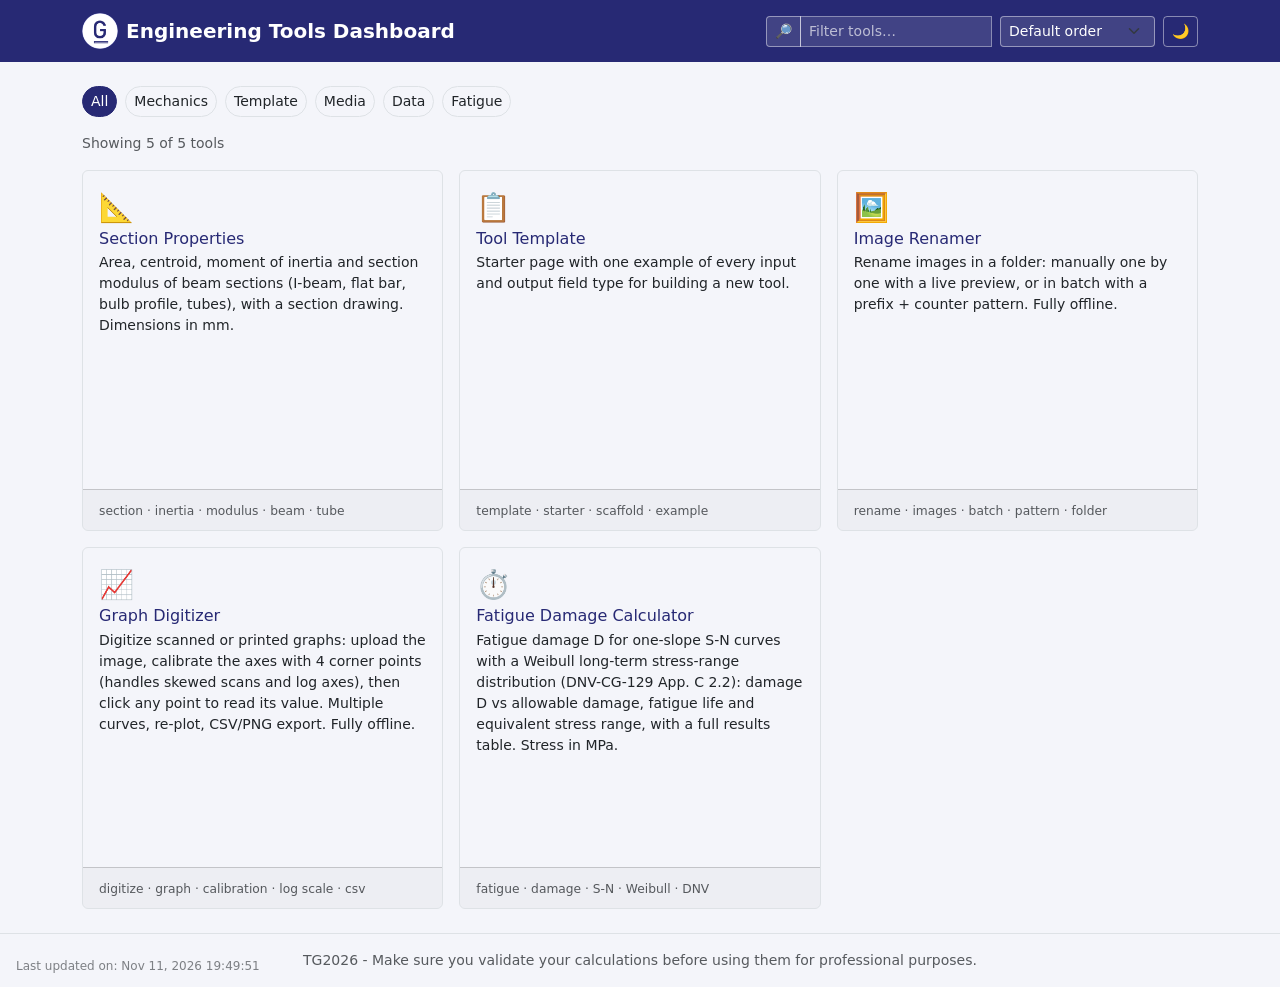
==== index.html @ 5f445811 "Fatigue Damage Calculator: remove plots, live-update all outputs on every input, drop Excel referenc" ====
<!DOCTYPE html>
<html lang="en" data-bs-theme="light">
<head>
  <meta charset="UTF-8">
  <meta name="viewport" content="width=device-width, initial-scale=1.0">
  <meta name="description" content="Offline engineering tools dashboard: calculation and visualisation tools with results in SI units.">
  <link rel="icon" type="image/png" href="assets/img/favicon.png">
  <title>Engineering Tools Dashboard</title>
  <meta name="last-updated" content="2026-11-11T19:49:51Z">
  <link rel="stylesheet" href="assets/vendor/bootstrap/bootstrap.min.css">
  <link rel="stylesheet" href="assets/css/template.css">
</head>
<body>
  <nav class="navbar navbar-expand-lg sticky-top dashboard-header">
    <div class="container-xl">
      <a class="navbar-brand d-flex align-items-center gap-2" href="index.html">
        <img src="assets/img/logo-navbar.png" alt="Logo" class="navbar-logo">
        <span class="fw-semibold">Engineering Tools Dashboard</span>
      </a>
      <div class="d-flex align-items-center gap-2 ms-auto">
        <div class="input-group input-group-sm" role="search" style="max-width: 280px;">
          <span class="input-group-text">&#128270;</span>
          <input id="tool-search" type="search" class="form-control" placeholder="Filter tools&hellip;" aria-label="Filter tools">
          <button id="search-clear" class="btn btn-sm btn-outline-light d-none" type="button" aria-label="Clear search">&times;</button>
        </div>
        <label class="visually-hidden" for="tool-sort">Sort tools</label>
        <select id="tool-sort" class="form-select form-select-sm dashboard-sort" aria-label="Sort tools">
          <option value="default" selected>Default order</option>
          <option value="az">Name A&ndash;Z</option>
          <option value="recent">Recently added</option>
        </select>
        <button id="theme-toggle" class="btn btn-sm btn-outline-secondary" type="button" aria-label="Toggle light/dark theme">&#127769;</button>
      </div>
    </div>
  </nav>

  <main class="container-xl py-4">
    <div id="category-chips" class="d-flex flex-wrap gap-2 mb-3" role="group" aria-label="Filter by category"></div>

    <p id="result-count" class="text-body-secondary small" aria-live="polite"></p>

    <div class="tile-grid" id="tile-grid">
      <div class="tile" data-id="section-properties" data-category="mechanics" data-updated="2026-10-31" data-keywords="section properties beam cross-section moment of inertia second moment of area section modulus area centroid I-beam HEA IPE flat bar bulb profile Hollandprofiel round tube square tube rectangular tube steel profile Steiner parallel axis theorem bending section drawing plot mm">
        <a href="tools/section-properties.html" class="card tool-card h-100 text-decoration-none">
          <div class="card-body">
            <div class="tile-icon fs-3">&#128208;</div>
            <h2 class="h6 card-title mb-1">Section Properties</h2>
            <p class="card-text small">Area, centroid, moment of inertia and section modulus of beam sections (I-beam, flat bar, bulb profile, tubes), with a section drawing. Dimensions in mm.</p>
          </div>
          <div class="card-footer text-body-secondary"><small><small>section &middot; inertia &middot; modulus &middot; beam &middot; tube</small></small></div>
        </a>
      </div>

      <div class="tile" data-id="template" data-category="template" data-updated="2026-10-31" data-keywords="template starter boilerplate new tool scaffold example fields input output form slider dropdown csv plot table copy download all field types demo">
        <a href="tools/template.html" class="card tool-card h-100 text-decoration-none">
          <div class="card-body">
            <div class="tile-icon fs-3">&#128203;</div>
            <h2 class="h6 card-title mb-1">Tool Template</h2>
            <p class="card-text small">Starter page with one example of every input and output field type for building a new tool.</p>
          </div>
          <div class="card-footer text-body-secondary"><small><small>template &middot; starter &middot; scaffold &middot; example</small></small></div>
        </a>
      </div>

      <div class="tile" data-id="image-renamer" data-category="media" data-updated="2026-11-03" data-keywords="rename images photos pictures batch folder filenames pattern prefix counter manual file names organize jpg png webp gif bmp offline">
        <a href="tools/image-renamer.html" class="card tool-card h-100 text-decoration-none">
          <div class="card-body">
            <div class="tile-icon fs-3">&#128444;&#65039;</div>
            <h2 class="h6 card-title mb-1">Image Renamer</h2>
            <p class="card-text small">Rename images in a folder: manually one by one with a live preview, or in batch with a prefix + counter pattern. Fully offline.</p>
          </div>
          <div class="card-footer text-body-secondary"><small><small>rename &middot; images &middot; batch &middot; pattern &middot; folder</small></small></div>
        </a>
      </div>

      <div class="tile" data-id="graph-digitizer" data-category="data" data-updated="2026-11-05" data-keywords="digitize digitizer graph chart plot scan scanned image photo picture curve curves axes axis calibration calibrate corner points homography skew skewed perspective rotation log log-scale logarithmic semi-log extract read values click coordinates overlay grid points series csv png export xy">
        <a href="tools/graph-digitizer.html" class="card tool-card h-100 text-decoration-none">
          <div class="card-body">
            <div class="tile-icon fs-3">&#128200;</div>
            <h2 class="h6 card-title mb-1">Graph Digitizer</h2>
            <p class="card-text small">Digitize scanned or printed graphs: upload the image, calibrate the axes with 4 corner points (handles skewed scans and log axes), then click any point to read its value. Multiple curves, re-plot, CSV/PNG export. Fully offline.</p>
          </div>
          <div class="card-footer text-body-secondary"><small><small>digitize &middot; graph &middot; calibration &middot; log scale &middot; csv</small></small></div>
        </a>
      </div>

      <div class="tile" data-id="fatigue-damage" data-category="fatigue" data-updated="2026-11-10" data-keywords="fatigue damage D S-N curve SN curve Weibull distribution exceedance DNV DNV-CG-129 one-slope stress range FAT class design life zero crossing frequency wave bending Miner gamma ship structure hot spot crack MPa cycles allowable eta pass fail">
        <a href="tools/fatigue-damage.html" class="card tool-card h-100 text-decoration-none">
          <div class="card-body">
            <div class="tile-icon fs-3">&#9201;</div>
            <h2 class="h6 card-title mb-1">Fatigue Damage Calculator</h2>
            <p class="card-text small">Fatigue damage D for one-slope S-N curves with a Weibull long-term stress-range distribution (DNV-CG-129 App. C 2.2): damage D vs allowable damage, fatigue life and equivalent stress range, with a full results table. Stress in MPa.</p>
          </div>
          <div class="card-footer text-body-secondary"><small><small>fatigue &middot; damage &middot; S-N &middot; Weibull &middot; DNV</small></small></div>
        </a>
      </div>
    </div>

    <p id="no-results" class="text-center text-body-secondary py-5" hidden>No tools match your filter.</p>
  </main>

  <footer class="dashboard-footer text-center small text-body-secondary py-3 border-top">
    <span class="last-updated" id="last-updated"></span>
    TG2026 - Make sure you validate your calculations before using them for professional purposes.
  </footer>

  <script src="assets/vendor/bootstrap/bootstrap.bundle.min.js"></script>
  <script src="assets/js/template.js"></script>
  <script src="assets/js/dashboard.js"></script>
</body>
</html>
---- assets/css/template.css ----
/* Custom styles on top of Bootstrap 5: brand theme (#272974) and dashboard specifics */

:root {
  --brand: #272974;
  --brand-hover: #35378f;
}

[data-bs-theme="light"] {
  --bs-primary: #272974;
  --bs-primary-rgb: 39, 41, 116;
  --bs-link-color: #272974;
  --bs-link-color-rgb: 39, 41, 116;
  --bs-link-hover-color: #35378f;
  --bs-body-bg: #f4f5fa;
  --bs-emphasis-color: #1f2340;
}

[data-bs-theme="dark"] {
  --bs-body-bg: #17183d;
  --bs-body-bg-rgb: 23, 24, 61;
  --bs-body-color: #f1f2fa;
  --bs-emphasis-color: #ffffff;
  --bs-border-color: #35347a;
  --bs-link-color: #ffffff;
  --bs-link-hover-color: #c7c8f0;
}

.dashboard-header {
  background-color: var(--brand);
}

[data-bs-theme="dark"] .dashboard-header {
  background-color: #100f2e;
}

.dashboard-header .navbar-brand,
.dashboard-header .btn-outline-secondary {
  color: #ffffff;
  border-color: rgba(255, 255, 255, 0.45);
}

.navbar-logo {
  height: 2.25rem;
  width: 2.25rem;
  border-radius: 50%;
}

.dashboard-header .btn-outline-secondary:hover {
  background-color: rgba(255, 255, 255, 0.15);
  color: #ffffff;
}

.dashboard-header .input-group-text {
  background-color: rgba(255, 255, 255, 0.12);
  border-color: rgba(255, 255, 255, 0.45);
  color: #ffffff;
}

.dashboard-header .form-control {
  background-color: rgba(255, 255, 255, 0.12);
  border-color: rgba(255, 255, 255, 0.45);
  color: #ffffff;
}

.dashboard-header .form-control::placeholder {
  color: rgba(255, 255, 255, 0.65);
}

.dashboard-header .form-control:focus {
  background-color: rgba(255, 255, 255, 0.2);
  border-color: #ffffff;
  color: #ffffff;
  box-shadow: 0 0 0 0.2rem rgba(255, 255, 255, 0.25);
}

.dashboard-sort {
  width: auto;
  background-color: rgba(255, 255, 255, 0.12);
  border-color: rgba(255, 255, 255, 0.45);
  color: #ffffff;
}

.dashboard-sort:focus {
  background-color: rgba(255, 255, 255, 0.2);
  border-color: #ffffff;
  color: #ffffff;
  box-shadow: 0 0 0 0.2rem rgba(255, 255, 255, 0.25);
}

.dashboard-header .btn-outline-light {
  border-color: rgba(255, 255, 255, 0.45);
  color: #ffffff;
}

.dashboard-header .btn-outline-light:hover {
  background-color: rgba(255, 255, 255, 0.15);
  color: #ffffff;
}

/* --- Category chips --- */
.chip {
  border: 1px solid var(--bs-border-color);
  border-radius: 2rem;
  background-color: var(--bs-body-bg);
  color: var(--bs-body-color);
}

.chip:hover {
  border-color: var(--brand);
  color: var(--brand);
}

.chip-active,
.chip-active:hover {
  background-color: var(--brand);
  border-color: var(--brand);
  color: #ffffff;
}

[data-bs-theme="dark"] .chip-active,
[data-bs-theme="dark"] .chip-active:hover {
  background-color: #c7c8f0;
  border-color: #c7c8f0;
  color: #17183d;
}

/* --- Search term highlight --- */
.tool-card mark {
  background-color: #ffe58a;
  color: inherit;
  padding: 0;
}

[data-bs-theme="dark"] .tool-card mark {
  background-color: #8a6d1a;
  color: #ffffff;
}

/* --- Focus visibility for tiles --- */
.tool-card:focus-visible {
  outline: 3px solid var(--brand);
  outline-offset: 2px;
}

[data-bs-theme="dark"] .tool-card:focus-visible {
  outline-color: #c7c8f0;
}

/* --- Tool cards --- */
.tool-card {
  position: relative;
  border-color: var(--bs-border-color);
  transition: transform 0.15s, box-shadow 0.15s;
}

.tool-card:hover {
  transform: translateY(-2px);
  box-shadow: 0 0.5rem 1rem rgba(39, 41, 116, 0.18);
}

.tool-card .card-title {
  color: var(--brand);
}

[data-bs-theme="dark"] .tool-card .card-title {
  color: #ffffff;
}



/* --- Tile grid: square tiles ---
   Base size 288px (240px + 20%), tiles kept square via aspect-ratio. */
#tile-grid {
  display: grid;
  grid-template-columns: repeat(auto-fill, minmax(288px, 1fr));
  gap: 1rem;
}

#tile-grid > .tile { min-width: 0; }

#tile-grid > .tile .card {
  aspect-ratio: 1 / 1;
}

#tile-grid > .tile .card-body {
  overflow: hidden;
}

/* --- Footer contrast in dark mode --- */
[data-bs-theme="dark"] .dashboard-footer {
  color: #c7c8f0;
}

/* --- Footer: centered text with last-updated date pinned bottom-left --- */
.dashboard-footer {
  position: relative;
}

.dashboard-footer .last-updated {
  position: absolute;
  left: 1rem;
  bottom: 0.75rem;
  font-size: 0.75rem;
  opacity: 0.75;
}

@media (max-width: 575.98px) {
  .dashboard-footer .last-updated {
    position: static;
    display: block;
    margin-top: 0.25rem;
  }
}

/* --- Tool page layout: 30% inputs / 70% results, full-width bottom row --- */
.tool-layout {
  display: grid;
  grid-template-columns: 30fr 70fr;
  gap: 1.5rem;
  align-items: start;
}

.tool-layout > .tool-bottom {
  grid-column: 1 / -1;
}

@media (max-width: 991.98px) {
  .tool-layout {
    grid-template-columns: 1fr;
  }
}

.tool-plot {
  width: 100%;
  height: 440px;
}

.result-value {
  font-variant-numeric: tabular-nums;
  font-weight: 600;
}

.formula-list code {
  color: var(--brand);
  word-break: break-word;
}

[data-bs-theme="dark"] .formula-list code {
  color: #c7c8f0;
}

/* --- Two-sided range slider (overlapping thumbs + typed min/max stay in sync) --- */
.dual-range {
  position: relative;
  height: 1.5rem;
}

.dual-range .range-track,
.dual-range .range-fill {
  position: absolute;
  top: 50%;
  transform: translateY(-50%);
  height: 6px;
  border-radius: 3px;
}

.dual-range .range-track {
  left: 0;
  right: 0;
  background-color: var(--bs-border-color);
}

.dual-range .range-fill {
  background-color: var(--brand);
}

.dual-range input[type="range"] {
  position: absolute;
  left: 0;
  top: 50%;
  transform: translateY(-50%);
  width: 100%;
  height: 1.5rem;
  margin: 0;
  background: none;
  pointer-events: none;
  -webkit-appearance: none;
  appearance: none;
}

.dual-range input[type="range"]:focus {
  outline: none;
  box-shadow: none;
}

.dual-range input[type="range"]::-webkit-slider-thumb {
  -webkit-appearance: none;
  appearance: none;
  pointer-events: auto;
  height: 1.25rem;
  width: 1.25rem;
  border-radius: 50%;
  background: #ffffff;
  border: 2px solid var(--brand);
  cursor: pointer;
}

.dual-range input[type="range"]::-moz-range-thumb {
  pointer-events: auto;
  height: 1.25rem;
  width: 1.25rem;
  border-radius: 50%;
  background: #ffffff;
  border: 2px solid var(--brand);
  cursor: pointer;
}

.dual-range input[type="range"]::-moz-range-track {
  background: none;
}

/* --- Column headers above input/output columns --- */
.tool-col-header {
  font-size: 0.8rem;
  font-weight: 600;
  letter-spacing: 0.06em;
  text-transform: uppercase;
  color: var(--brand);
  border-bottom: 2px solid var(--brand);
  padding-bottom: 0.25rem;
}

[data-bs-theme="dark"] .tool-col-header {
  color: #c7c8f0;
  border-bottom-color: #c7c8f0;
}
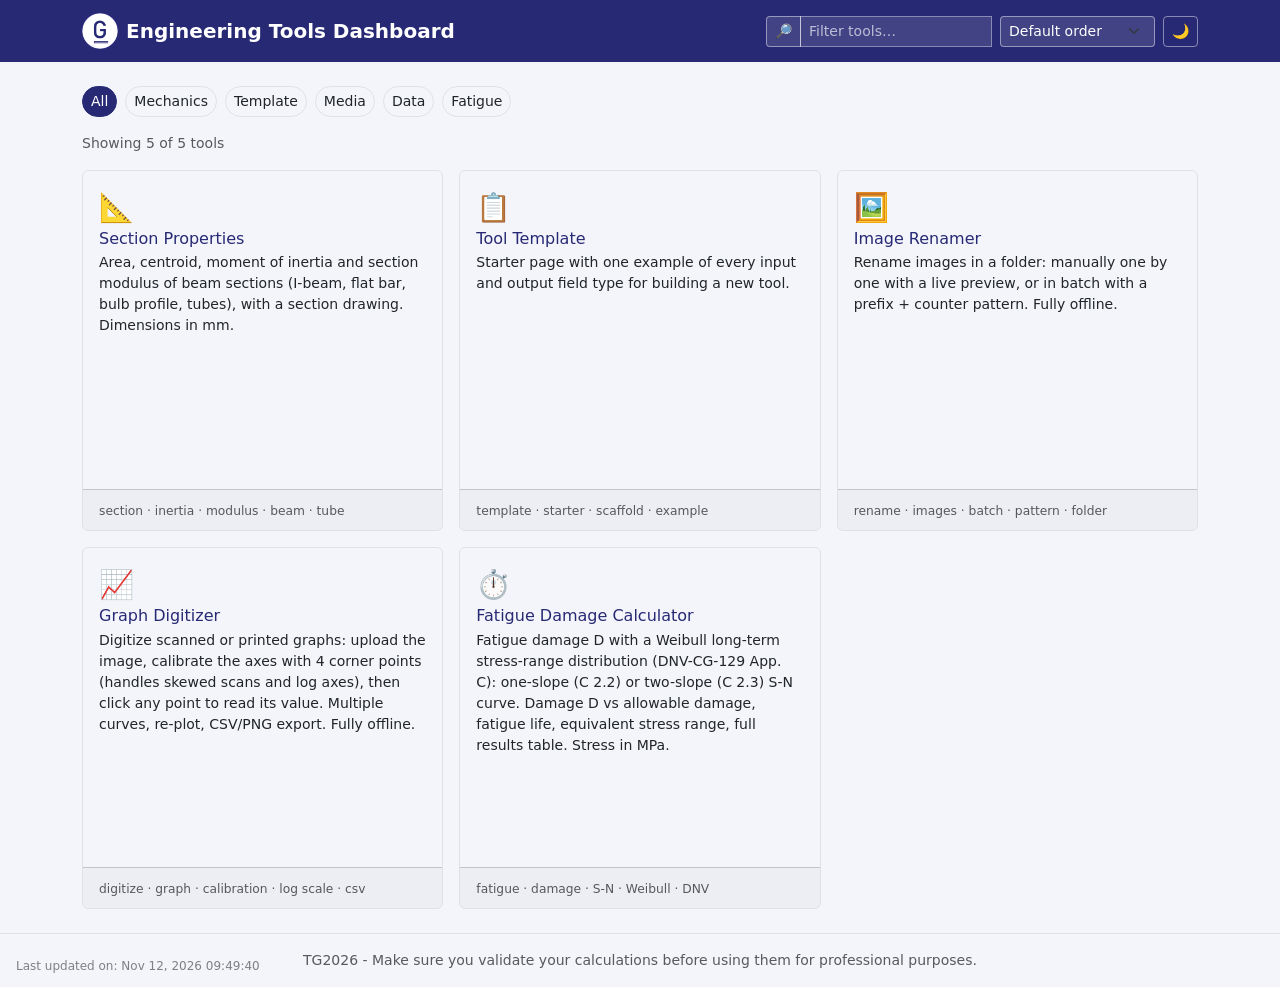
==== commit df393690: "Fatigue Damage Calculator: add two-slope method (DNV-CG-0129 App. C 2.3) with method selector; fix m" ====
--- a/index.html
+++ b/index.html
@@ -6,7 +6,7 @@
   <meta name="description" content="Offline engineering tools dashboard: calculation and visualisation tools with results in SI units.">
   <link rel="icon" type="image/png" href="assets/img/favicon.png">
   <title>Engineering Tools Dashboard</title>
-  <meta name="last-updated" content="2026-11-11T19:49:51Z">
+  <meta name="last-updated" content="2026-11-12T09:49:40Z">
   <link rel="stylesheet" href="assets/vendor/bootstrap/bootstrap.min.css">
   <link rel="stylesheet" href="assets/css/template.css">
 </head>
@@ -84,12 +84,12 @@
         </a>
       </div>
 
-      <div class="tile" data-id="fatigue-damage" data-category="fatigue" data-updated="2026-11-10" data-keywords="fatigue damage D S-N curve SN curve Weibull distribution exceedance DNV DNV-CG-129 one-slope stress range FAT class design life zero crossing frequency wave bending Miner gamma ship structure hot spot crack MPa cycles allowable eta pass fail">
+      <div class="tile" data-id="fatigue-damage" data-category="fatigue" data-updated="2026-11-12" data-keywords="fatigue damage D S-N curve SN curve Weibull distribution exceedance DNV DNV-CG-129 one-slope two-slope bi-linear knuckle incomplete gamma stress range FAT class design life zero crossing frequency wave bending Miner ship structure hot spot crack MPa cycles allowable eta pass fail">
         <a href="tools/fatigue-damage.html" class="card tool-card h-100 text-decoration-none">
           <div class="card-body">
             <div class="tile-icon fs-3">&#9201;</div>
             <h2 class="h6 card-title mb-1">Fatigue Damage Calculator</h2>
-            <p class="card-text small">Fatigue damage D for one-slope S-N curves with a Weibull long-term stress-range distribution (DNV-CG-129 App. C 2.2): damage D vs allowable damage, fatigue life and equivalent stress range, with a full results table. Stress in MPa.</p>
+            <p class="card-text small">Fatigue damage D with a Weibull long-term stress-range distribution (DNV-CG-129 App. C): one-slope (C 2.2) or two-slope (C 2.3) S-N curve. Damage D vs allowable damage, fatigue life, equivalent stress range, full results table. Stress in MPa.</p>
           </div>
           <div class="card-footer text-body-secondary"><small><small>fatigue &middot; damage &middot; S-N &middot; Weibull &middot; DNV</small></small></div>
         </a>
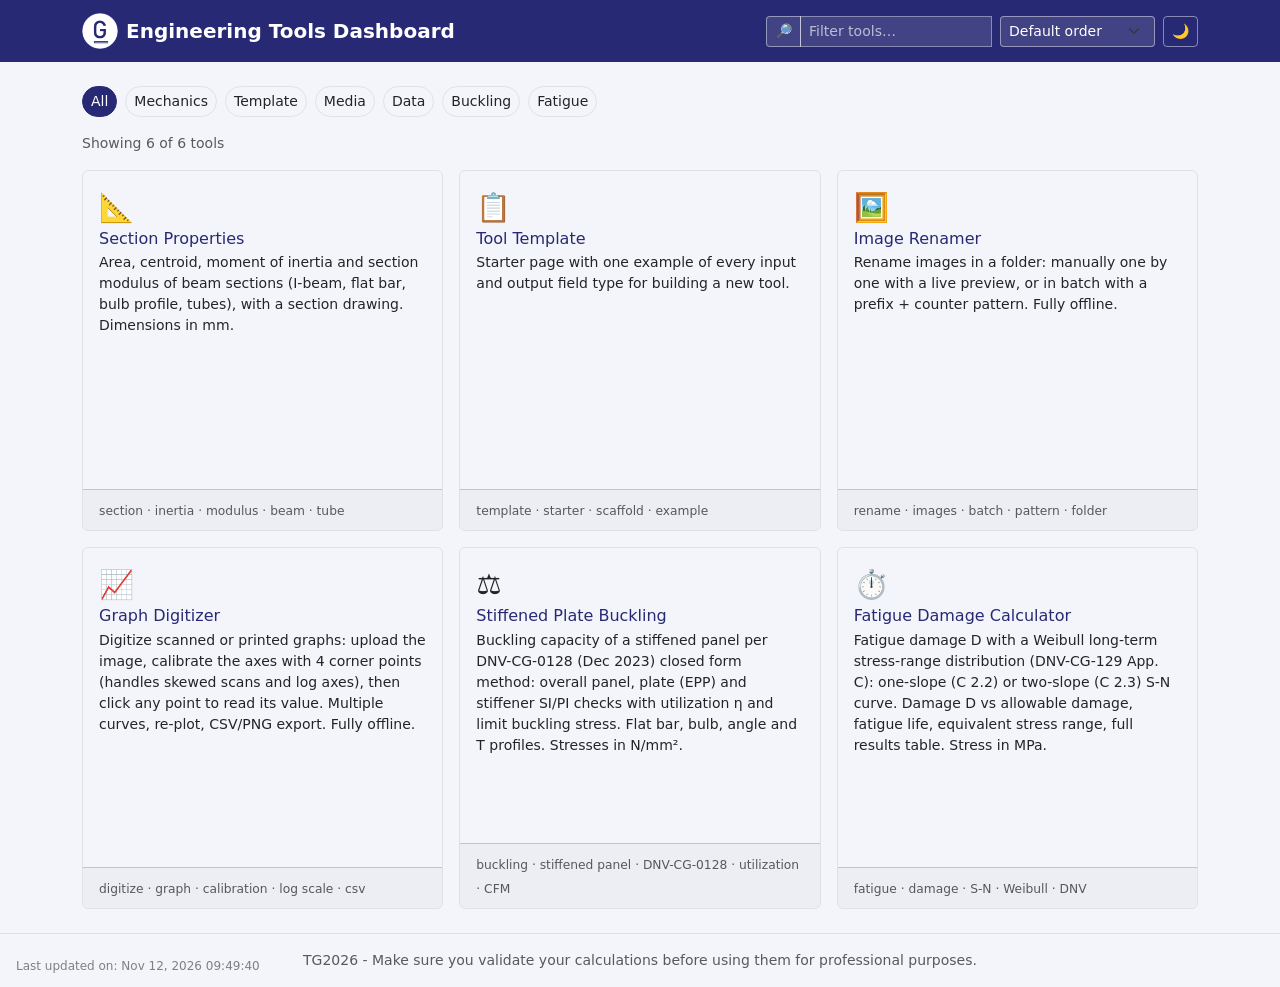
==== commit a6698e67: "Stiffened Plate Buckling: new DNV-CG-0128 CFM tool, tile and README entry Co-authored-by: checkeredv" ====
--- a/index.html
+++ b/index.html
@@ -84,6 +84,17 @@
         </a>
       </div>
 
+      <div class="tile" data-id="stiffened-plate-buckling" data-category="buckling" data-updated="2026-11-12" data-keywords="buckling stiffened panel plate stiffener DNV DNV-CG-0128 closed form method CFM utilization limit buckling stress stress multiplier gamma_c EPP elementary plate panel overall panel capacity global elastic buckling gamma_GEB stiffener induced SI plate induced PI tripping torsional buckling effective width flat bar bulb angle T profile lateral pressure shear compression net scantlings ship structure N/mm2">
+        <a href="tools/stiffened-plate-buckling.html" class="card tool-card h-100 text-decoration-none">
+          <div class="card-body">
+            <div class="tile-icon fs-3">&#9878;</div>
+            <h2 class="h6 card-title mb-1">Stiffened Plate Buckling</h2>
+            <p class="card-text small">Buckling capacity of a stiffened panel per DNV-CG-0128 (Dec 2023) closed form method: overall panel, plate (EPP) and stiffener SI/PI checks with utilization &eta; and limit buckling stress. Flat bar, bulb, angle and T profiles. Stresses in N/mm&sup2;.</p>
+          </div>
+          <div class="card-footer text-body-secondary"><small><small>buckling &middot; stiffened panel &middot; DNV-CG-0128 &middot; utilization &middot; CFM</small></small></div>
+        </a>
+      </div>
+
       <div class="tile" data-id="fatigue-damage" data-category="fatigue" data-updated="2026-11-12" data-keywords="fatigue damage D S-N curve SN curve Weibull distribution exceedance DNV DNV-CG-129 one-slope two-slope bi-linear knuckle incomplete gamma stress range FAT class design life zero crossing frequency wave bending Miner ship structure hot spot crack MPa cycles allowable eta pass fail">
         <a href="tools/fatigue-damage.html" class="card tool-card h-100 text-decoration-none">
           <div class="card-body">
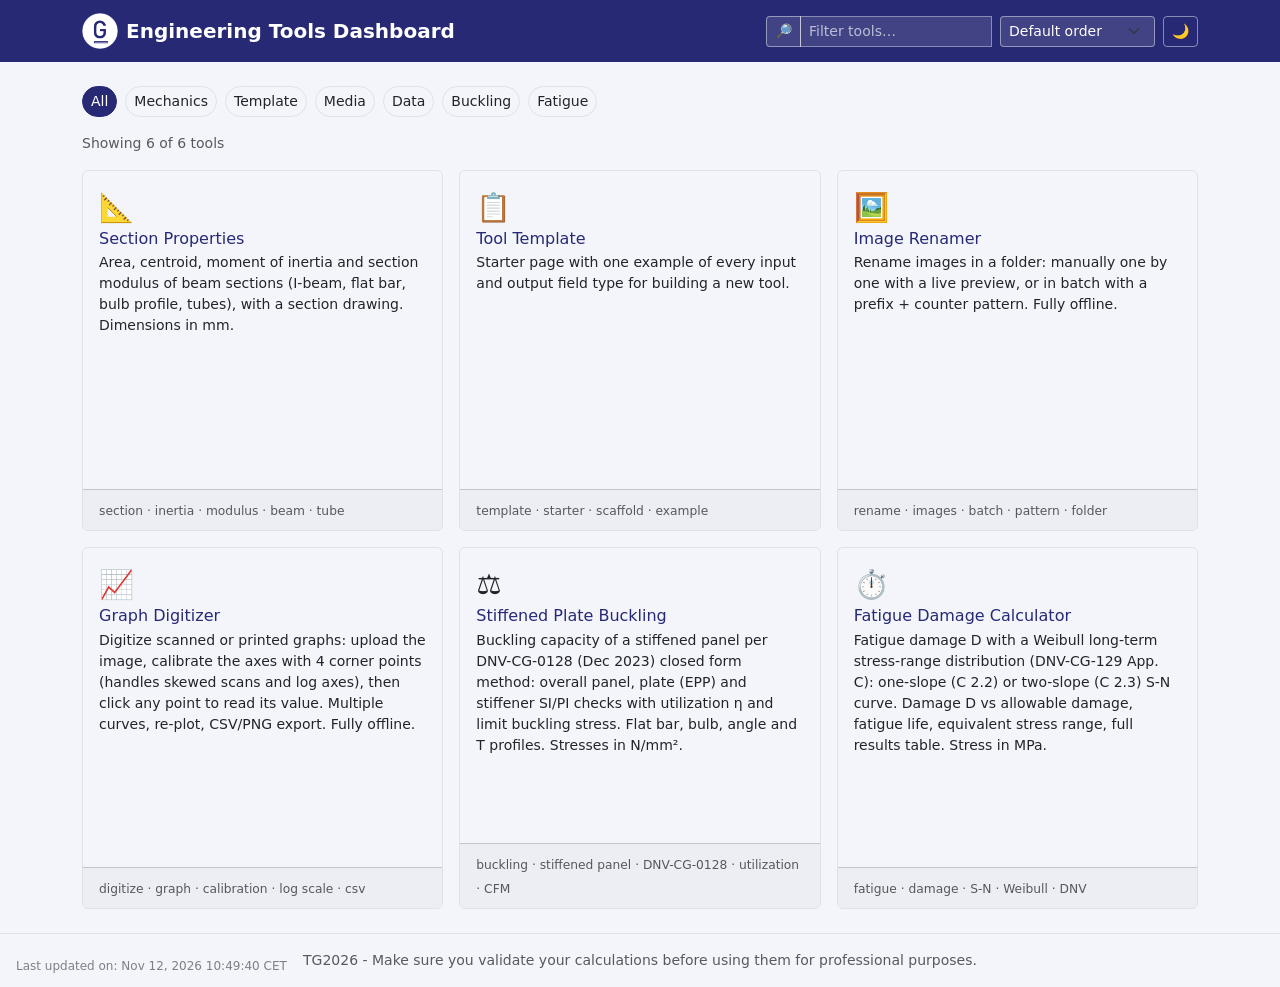
==== commit 0ae967cb: "Dashboard: correct stiffened-plate-buckling tile date, show last-updated footer in CET Co-authored-b" ====
--- a/index.html
+++ b/index.html
@@ -84,7 +84,7 @@
         </a>
       </div>
 
-      <div class="tile" data-id="stiffened-plate-buckling" data-category="buckling" data-updated="2026-11-12" data-keywords="buckling stiffened panel plate stiffener DNV DNV-CG-0128 closed form method CFM utilization limit buckling stress stress multiplier gamma_c EPP elementary plate panel overall panel capacity global elastic buckling gamma_GEB stiffener induced SI plate induced PI tripping torsional buckling effective width flat bar bulb angle T profile lateral pressure shear compression net scantlings ship structure N/mm2">
+      <div class="tile" data-id="stiffened-plate-buckling" data-category="buckling" data-updated="2026-11-13" data-keywords="buckling stiffened panel plate stiffener DNV DNV-CG-0128 closed form method CFM utilization limit buckling stress stress multiplier gamma_c EPP elementary plate panel overall panel capacity global elastic buckling gamma_GEB stiffener induced SI plate induced PI tripping torsional buckling effective width flat bar bulb angle T profile lateral pressure shear compression net scantlings ship structure N/mm2">
         <a href="tools/stiffened-plate-buckling.html" class="card tool-card h-100 text-decoration-none">
           <div class="card-body">
             <div class="tile-icon fs-3">&#9878;</div>
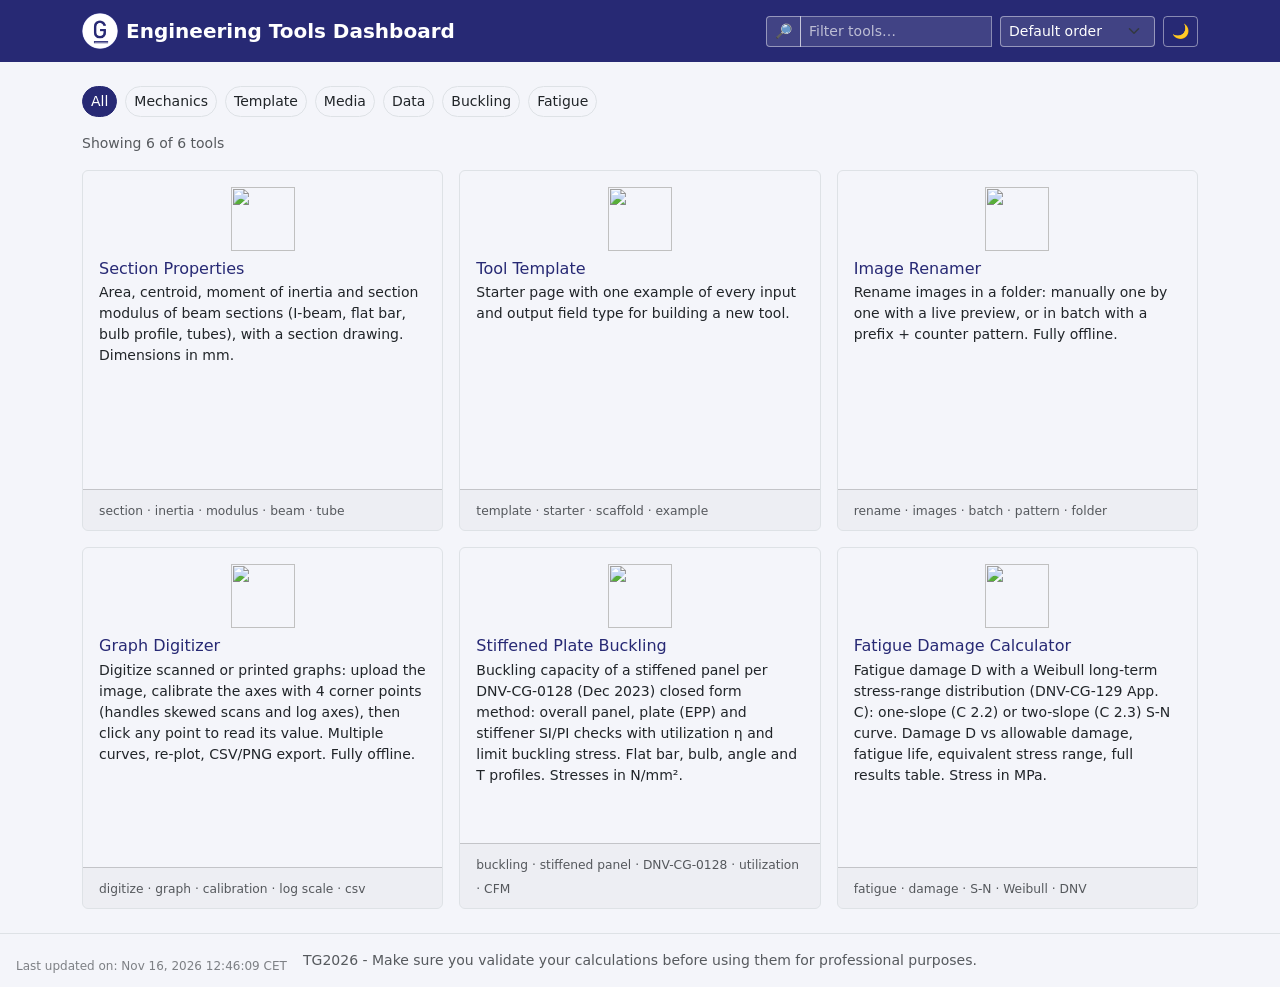
==== commit 5f05a75e: "Tiles: replace emoji icons with SVG tool symbols, centered at the top of each tile" ====
--- a/index.html
+++ b/index.html
@@ -6,7 +6,7 @@
   <meta name="description" content="Offline engineering tools dashboard: calculation and visualisation tools with results in SI units.">
   <link rel="icon" type="image/png" href="assets/img/favicon.png">
   <title>Engineering Tools Dashboard</title>
-  <meta name="last-updated" content="2026-11-12T09:49:40Z">
+  <meta name="last-updated" content="2026-11-16T11:46:09Z">
   <link rel="stylesheet" href="assets/vendor/bootstrap/bootstrap.min.css">
   <link rel="stylesheet" href="assets/css/template.css">
 </head>
@@ -43,7 +43,7 @@
       <div class="tile" data-id="section-properties" data-category="mechanics" data-updated="2026-10-31" data-keywords="section properties beam cross-section moment of inertia second moment of area section modulus area centroid I-beam HEA IPE flat bar bulb profile Hollandprofiel round tube square tube rectangular tube steel profile Steiner parallel axis theorem bending section drawing plot mm">
         <a href="tools/section-properties.html" class="card tool-card h-100 text-decoration-none">
           <div class="card-body">
-            <div class="tile-icon fs-3">&#128208;</div>
+            <img class="tile-icon" src="assets/img/tool-icons/section-properties.svg" alt="" width="64" height="64">
             <h2 class="h6 card-title mb-1">Section Properties</h2>
             <p class="card-text small">Area, centroid, moment of inertia and section modulus of beam sections (I-beam, flat bar, bulb profile, tubes), with a section drawing. Dimensions in mm.</p>
           </div>
@@ -54,7 +54,7 @@
       <div class="tile" data-id="template" data-category="template" data-updated="2026-10-31" data-keywords="template starter boilerplate new tool scaffold example fields input output form slider dropdown csv plot table copy download all field types demo">
         <a href="tools/template.html" class="card tool-card h-100 text-decoration-none">
           <div class="card-body">
-            <div class="tile-icon fs-3">&#128203;</div>
+            <img class="tile-icon" src="assets/img/tool-icons/template.svg" alt="" width="64" height="64">
             <h2 class="h6 card-title mb-1">Tool Template</h2>
             <p class="card-text small">Starter page with one example of every input and output field type for building a new tool.</p>
           </div>
@@ -65,7 +65,7 @@
       <div class="tile" data-id="image-renamer" data-category="media" data-updated="2026-11-03" data-keywords="rename images photos pictures batch folder filenames pattern prefix counter manual file names organize jpg png webp gif bmp offline">
         <a href="tools/image-renamer.html" class="card tool-card h-100 text-decoration-none">
           <div class="card-body">
-            <div class="tile-icon fs-3">&#128444;&#65039;</div>
+            <img class="tile-icon" src="assets/img/tool-icons/image-renamer.svg" alt="" width="64" height="64">
             <h2 class="h6 card-title mb-1">Image Renamer</h2>
             <p class="card-text small">Rename images in a folder: manually one by one with a live preview, or in batch with a prefix + counter pattern. Fully offline.</p>
           </div>
@@ -76,7 +76,7 @@
       <div class="tile" data-id="graph-digitizer" data-category="data" data-updated="2026-11-05" data-keywords="digitize digitizer graph chart plot scan scanned image photo picture curve curves axes axis calibration calibrate corner points homography skew skewed perspective rotation log log-scale logarithmic semi-log extract read values click coordinates overlay grid points series csv png export xy">
         <a href="tools/graph-digitizer.html" class="card tool-card h-100 text-decoration-none">
           <div class="card-body">
-            <div class="tile-icon fs-3">&#128200;</div>
+            <img class="tile-icon" src="assets/img/tool-icons/graph-digitizer.svg" alt="" width="64" height="64">
             <h2 class="h6 card-title mb-1">Graph Digitizer</h2>
             <p class="card-text small">Digitize scanned or printed graphs: upload the image, calibrate the axes with 4 corner points (handles skewed scans and log axes), then click any point to read its value. Multiple curves, re-plot, CSV/PNG export. Fully offline.</p>
           </div>
@@ -84,10 +84,10 @@
         </a>
       </div>
 
-      <div class="tile" data-id="stiffened-plate-buckling" data-category="buckling" data-updated="2026-11-13" data-keywords="buckling stiffened panel plate stiffener DNV DNV-CG-0128 closed form method CFM utilization limit buckling stress stress multiplier gamma_c EPP elementary plate panel overall panel capacity global elastic buckling gamma_GEB stiffener induced SI plate induced PI tripping torsional buckling effective width flat bar bulb angle T profile lateral pressure shear compression net scantlings ship structure N/mm2">
+      <div class="tile" data-id="stiffened-plate-buckling" data-category="buckling" data-updated="2026-11-16" data-keywords="buckling stiffened panel plate stiffener DNV DNV-CG-0128 closed form method CFM utilization limit buckling stress stress multiplier gamma_c EPP elementary plate panel overall panel capacity global elastic buckling gamma_GEB stiffener induced SI plate induced PI tripping torsional buckling effective width flat bar bulb angle T profile lateral pressure shear compression net scantlings ship structure N/mm2">
         <a href="tools/stiffened-plate-buckling.html" class="card tool-card h-100 text-decoration-none">
           <div class="card-body">
-            <div class="tile-icon fs-3">&#9878;</div>
+            <img class="tile-icon" src="assets/img/tool-icons/stiffened-plate-buckling.svg" alt="" width="64" height="64">
             <h2 class="h6 card-title mb-1">Stiffened Plate Buckling</h2>
             <p class="card-text small">Buckling capacity of a stiffened panel per DNV-CG-0128 (Dec 2023) closed form method: overall panel, plate (EPP) and stiffener SI/PI checks with utilization &eta; and limit buckling stress. Flat bar, bulb, angle and T profiles. Stresses in N/mm&sup2;.</p>
           </div>
@@ -98,7 +98,7 @@
       <div class="tile" data-id="fatigue-damage" data-category="fatigue" data-updated="2026-11-12" data-keywords="fatigue damage D S-N curve SN curve Weibull distribution exceedance DNV DNV-CG-129 one-slope two-slope bi-linear knuckle incomplete gamma stress range FAT class design life zero crossing frequency wave bending Miner ship structure hot spot crack MPa cycles allowable eta pass fail">
         <a href="tools/fatigue-damage.html" class="card tool-card h-100 text-decoration-none">
           <div class="card-body">
-            <div class="tile-icon fs-3">&#9201;</div>
+            <img class="tile-icon" src="assets/img/tool-icons/fatigue-damage.svg" alt="" width="64" height="64">
             <h2 class="h6 card-title mb-1">Fatigue Damage Calculator</h2>
             <p class="card-text small">Fatigue damage D with a Weibull long-term stress-range distribution (DNV-CG-129 App. C): one-slope (C 2.2) or two-slope (C 2.3) S-N curve. Damage D vs allowable damage, fatigue life, equivalent stress range, full results table. Stress in MPa.</p>
           </div>
--- a/assets/css/template.css
+++ b/assets/css/template.css
@@ -164,6 +164,14 @@
 
 [data-bs-theme="dark"] .tool-card .card-title {
   color: #ffffff;
+}
+
+/* --- Tile icons: SVG tool symbol centered at the top of each tile --- */
+.tile-icon {
+  display: block;
+  margin: 0 auto 0.5rem;
+  width: 64px;
+  height: 64px;
 }
 
 
@@ -334,3 +342,48 @@
   color: #c7c8f0;
   border-bottom-color: #c7c8f0;
 }
+
+/* --- Collapsible tiles (cards) in the input/output columns (toggle injected by template.js) --- */
+.card-toggle {
+  display: flex;
+  align-items: center;
+  justify-content: space-between;
+  gap: 0.5rem;
+  width: 100%;
+  padding: 0;
+  border: 0;
+  background: none;
+  color: inherit;
+  font: inherit;
+  text-align: left;
+  cursor: pointer;
+  user-select: none;
+}
+
+.card-toggle:focus-visible {
+  outline: 3px solid var(--brand);
+  outline-offset: -3px;
+  border-radius: 0.2rem;
+}
+
+[data-bs-theme="dark"] .card-toggle:focus-visible {
+  outline-color: #c7c8f0;
+}
+
+.col-chevron {
+  flex: none;
+  width: 0.45rem;
+  height: 0.45rem;
+  border-right: 2px solid currentColor;
+  border-bottom: 2px solid currentColor;
+  transform: rotate(45deg);
+  transition: transform 0.2s ease;
+}
+
+.card.card-collapsed .col-chevron {
+  transform: rotate(-45deg);
+}
+
+.card.card-collapsed > .card-body {
+  display: none !important;
+}
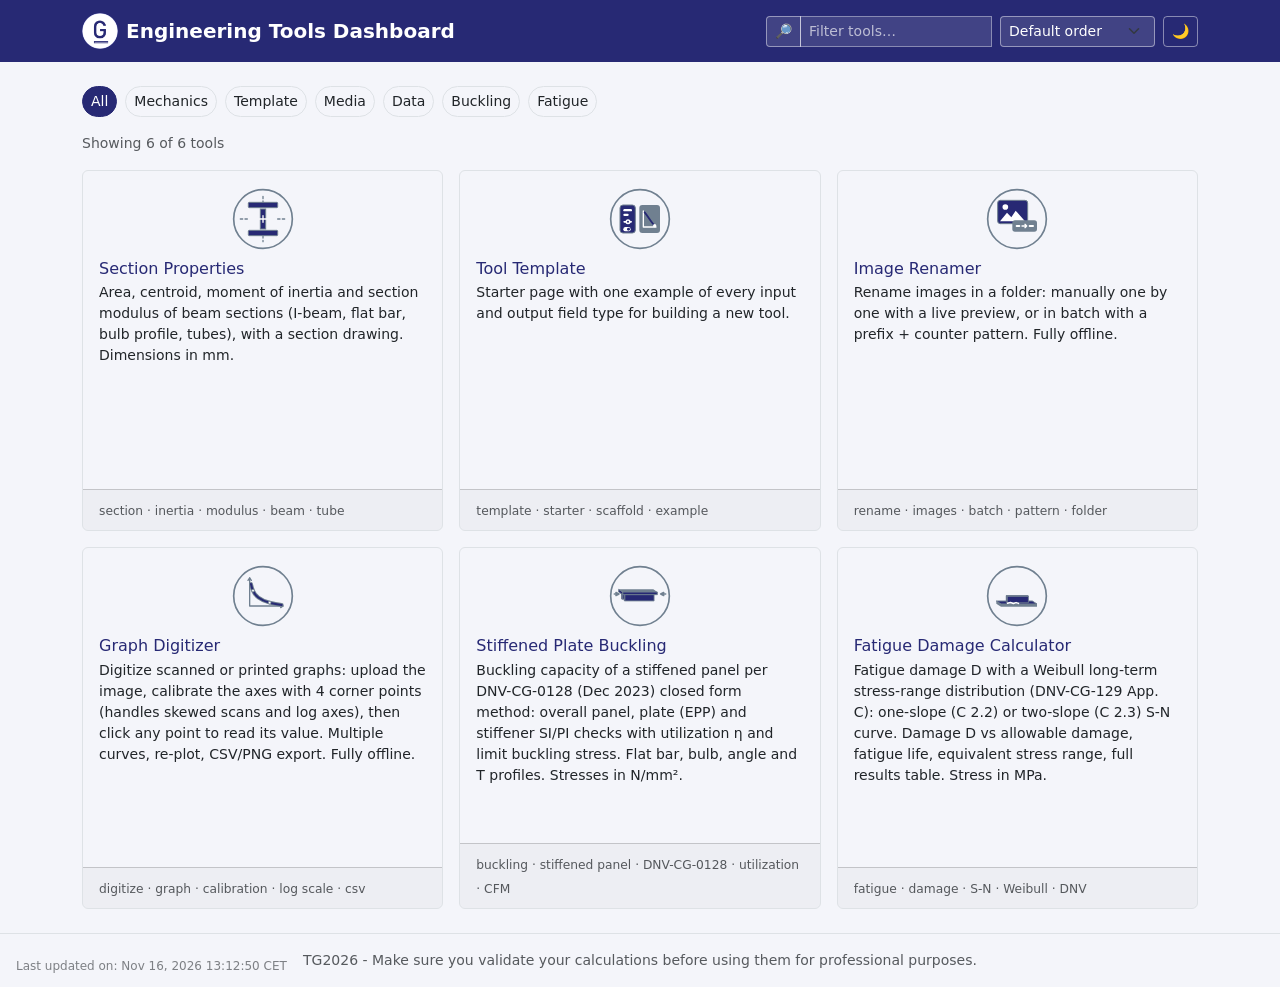
==== commit 21655ae8: "Tiles: fix tool icon paths (add tool- prefix to match filenames)" ====
--- a/index.html
+++ b/index.html
@@ -6,7 +6,7 @@
   <meta name="description" content="Offline engineering tools dashboard: calculation and visualisation tools with results in SI units.">
   <link rel="icon" type="image/png" href="assets/img/favicon.png">
   <title>Engineering Tools Dashboard</title>
-  <meta name="last-updated" content="2026-11-16T11:46:09Z">
+  <meta name="last-updated" content="2026-11-16T12:12:50Z">
   <link rel="stylesheet" href="assets/vendor/bootstrap/bootstrap.min.css">
   <link rel="stylesheet" href="assets/css/template.css">
 </head>
@@ -43,7 +43,7 @@
       <div class="tile" data-id="section-properties" data-category="mechanics" data-updated="2026-10-31" data-keywords="section properties beam cross-section moment of inertia second moment of area section modulus area centroid I-beam HEA IPE flat bar bulb profile Hollandprofiel round tube square tube rectangular tube steel profile Steiner parallel axis theorem bending section drawing plot mm">
         <a href="tools/section-properties.html" class="card tool-card h-100 text-decoration-none">
           <div class="card-body">
-            <img class="tile-icon" src="assets/img/tool-icons/section-properties.svg" alt="" width="64" height="64">
+            <img class="tile-icon" src="assets/img/tool-icons/tool-section-properties.svg" alt="" width="64" height="64">
             <h2 class="h6 card-title mb-1">Section Properties</h2>
             <p class="card-text small">Area, centroid, moment of inertia and section modulus of beam sections (I-beam, flat bar, bulb profile, tubes), with a section drawing. Dimensions in mm.</p>
           </div>
@@ -54,7 +54,7 @@
       <div class="tile" data-id="template" data-category="template" data-updated="2026-10-31" data-keywords="template starter boilerplate new tool scaffold example fields input output form slider dropdown csv plot table copy download all field types demo">
         <a href="tools/template.html" class="card tool-card h-100 text-decoration-none">
           <div class="card-body">
-            <img class="tile-icon" src="assets/img/tool-icons/template.svg" alt="" width="64" height="64">
+            <img class="tile-icon" src="assets/img/tool-icons/tool-template.svg" alt="" width="64" height="64">
             <h2 class="h6 card-title mb-1">Tool Template</h2>
             <p class="card-text small">Starter page with one example of every input and output field type for building a new tool.</p>
           </div>
@@ -65,7 +65,7 @@
       <div class="tile" data-id="image-renamer" data-category="media" data-updated="2026-11-03" data-keywords="rename images photos pictures batch folder filenames pattern prefix counter manual file names organize jpg png webp gif bmp offline">
         <a href="tools/image-renamer.html" class="card tool-card h-100 text-decoration-none">
           <div class="card-body">
-            <img class="tile-icon" src="assets/img/tool-icons/image-renamer.svg" alt="" width="64" height="64">
+            <img class="tile-icon" src="assets/img/tool-icons/tool-image-renamer.svg" alt="" width="64" height="64">
             <h2 class="h6 card-title mb-1">Image Renamer</h2>
             <p class="card-text small">Rename images in a folder: manually one by one with a live preview, or in batch with a prefix + counter pattern. Fully offline.</p>
           </div>
@@ -76,7 +76,7 @@
       <div class="tile" data-id="graph-digitizer" data-category="data" data-updated="2026-11-05" data-keywords="digitize digitizer graph chart plot scan scanned image photo picture curve curves axes axis calibration calibrate corner points homography skew skewed perspective rotation log log-scale logarithmic semi-log extract read values click coordinates overlay grid points series csv png export xy">
         <a href="tools/graph-digitizer.html" class="card tool-card h-100 text-decoration-none">
           <div class="card-body">
-            <img class="tile-icon" src="assets/img/tool-icons/graph-digitizer.svg" alt="" width="64" height="64">
+            <img class="tile-icon" src="assets/img/tool-icons/tool-graph-digitizer.svg" alt="" width="64" height="64">
             <h2 class="h6 card-title mb-1">Graph Digitizer</h2>
             <p class="card-text small">Digitize scanned or printed graphs: upload the image, calibrate the axes with 4 corner points (handles skewed scans and log axes), then click any point to read its value. Multiple curves, re-plot, CSV/PNG export. Fully offline.</p>
           </div>
@@ -87,7 +87,7 @@
       <div class="tile" data-id="stiffened-plate-buckling" data-category="buckling" data-updated="2026-11-16" data-keywords="buckling stiffened panel plate stiffener DNV DNV-CG-0128 closed form method CFM utilization limit buckling stress stress multiplier gamma_c EPP elementary plate panel overall panel capacity global elastic buckling gamma_GEB stiffener induced SI plate induced PI tripping torsional buckling effective width flat bar bulb angle T profile lateral pressure shear compression net scantlings ship structure N/mm2">
         <a href="tools/stiffened-plate-buckling.html" class="card tool-card h-100 text-decoration-none">
           <div class="card-body">
-            <img class="tile-icon" src="assets/img/tool-icons/stiffened-plate-buckling.svg" alt="" width="64" height="64">
+            <img class="tile-icon" src="assets/img/tool-icons/tool-stiffened-plate-buckling.svg" alt="" width="64" height="64">
             <h2 class="h6 card-title mb-1">Stiffened Plate Buckling</h2>
             <p class="card-text small">Buckling capacity of a stiffened panel per DNV-CG-0128 (Dec 2023) closed form method: overall panel, plate (EPP) and stiffener SI/PI checks with utilization &eta; and limit buckling stress. Flat bar, bulb, angle and T profiles. Stresses in N/mm&sup2;.</p>
           </div>
@@ -98,7 +98,7 @@
       <div class="tile" data-id="fatigue-damage" data-category="fatigue" data-updated="2026-11-12" data-keywords="fatigue damage D S-N curve SN curve Weibull distribution exceedance DNV DNV-CG-129 one-slope two-slope bi-linear knuckle incomplete gamma stress range FAT class design life zero crossing frequency wave bending Miner ship structure hot spot crack MPa cycles allowable eta pass fail">
         <a href="tools/fatigue-damage.html" class="card tool-card h-100 text-decoration-none">
           <div class="card-body">
-            <img class="tile-icon" src="assets/img/tool-icons/fatigue-damage.svg" alt="" width="64" height="64">
+            <img class="tile-icon" src="assets/img/tool-icons/tool-fatigue-damage.svg" alt="" width="64" height="64">
             <h2 class="h6 card-title mb-1">Fatigue Damage Calculator</h2>
             <p class="card-text small">Fatigue damage D with a Weibull long-term stress-range distribution (DNV-CG-129 App. C): one-slope (C 2.2) or two-slope (C 2.3) S-N curve. Damage D vs allowable damage, fatigue life, equivalent stress range, full results table. Stress in MPa.</p>
           </div>
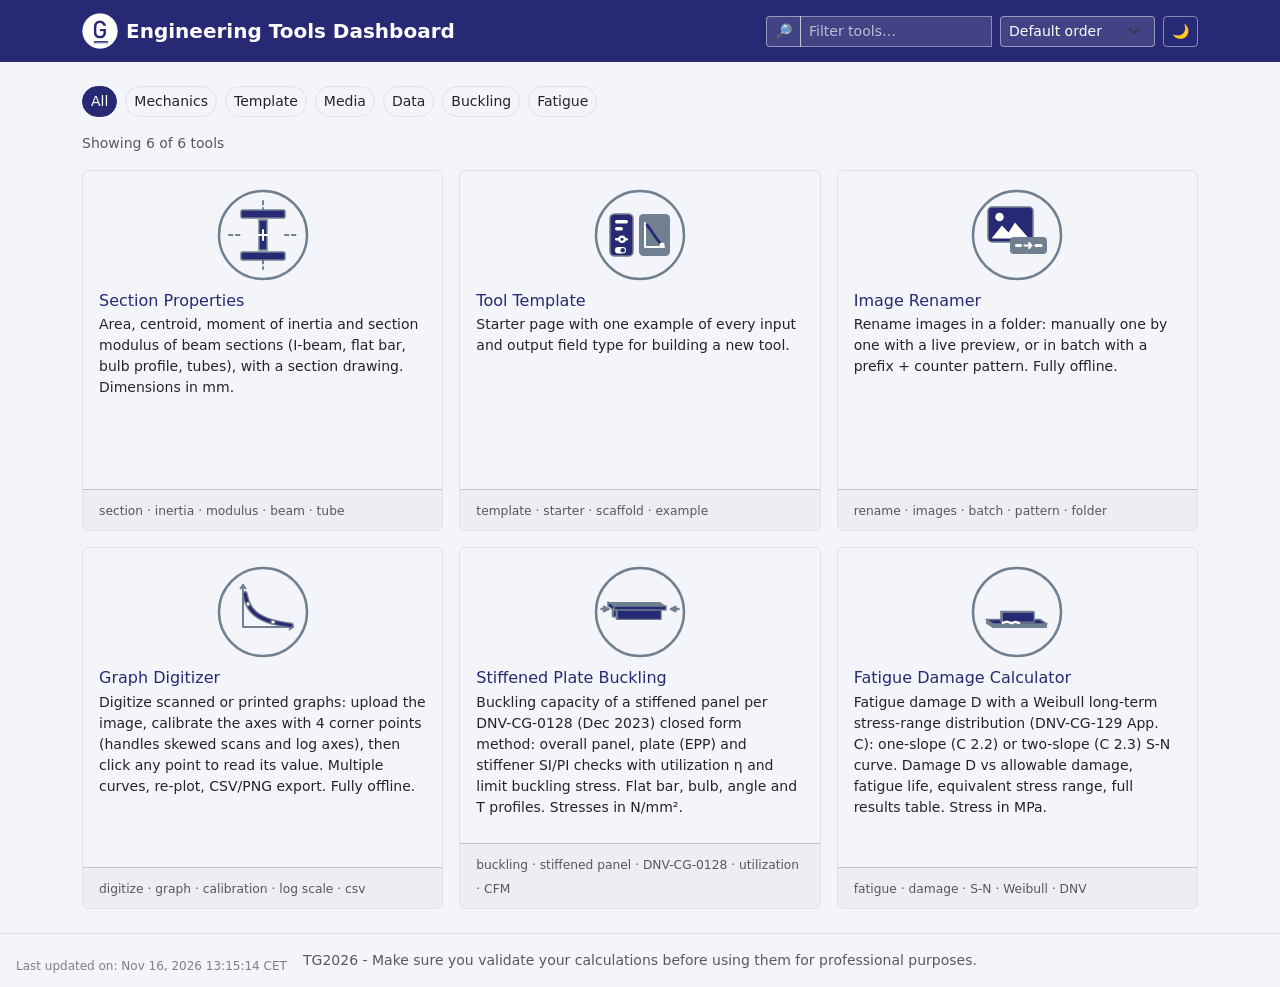
==== commit d7b9ec58: "Tiles: increase tool icon size from 64px to 96px" ====
--- a/index.html
+++ b/index.html
@@ -6,7 +6,7 @@
   <meta name="description" content="Offline engineering tools dashboard: calculation and visualisation tools with results in SI units.">
   <link rel="icon" type="image/png" href="assets/img/favicon.png">
   <title>Engineering Tools Dashboard</title>
-  <meta name="last-updated" content="2026-11-16T12:12:50Z">
+  <meta name="last-updated" content="2026-11-16T12:15:14Z">
   <link rel="stylesheet" href="assets/vendor/bootstrap/bootstrap.min.css">
   <link rel="stylesheet" href="assets/css/template.css">
 </head>
@@ -43,7 +43,7 @@
       <div class="tile" data-id="section-properties" data-category="mechanics" data-updated="2026-10-31" data-keywords="section properties beam cross-section moment of inertia second moment of area section modulus area centroid I-beam HEA IPE flat bar bulb profile Hollandprofiel round tube square tube rectangular tube steel profile Steiner parallel axis theorem bending section drawing plot mm">
         <a href="tools/section-properties.html" class="card tool-card h-100 text-decoration-none">
           <div class="card-body">
-            <img class="tile-icon" src="assets/img/tool-icons/tool-section-properties.svg" alt="" width="64" height="64">
+            <img class="tile-icon" src="assets/img/tool-icons/tool-section-properties.svg" alt="" width="96" height="96">
             <h2 class="h6 card-title mb-1">Section Properties</h2>
             <p class="card-text small">Area, centroid, moment of inertia and section modulus of beam sections (I-beam, flat bar, bulb profile, tubes), with a section drawing. Dimensions in mm.</p>
           </div>
@@ -54,7 +54,7 @@
       <div class="tile" data-id="template" data-category="template" data-updated="2026-10-31" data-keywords="template starter boilerplate new tool scaffold example fields input output form slider dropdown csv plot table copy download all field types demo">
         <a href="tools/template.html" class="card tool-card h-100 text-decoration-none">
           <div class="card-body">
-            <img class="tile-icon" src="assets/img/tool-icons/tool-template.svg" alt="" width="64" height="64">
+            <img class="tile-icon" src="assets/img/tool-icons/tool-template.svg" alt="" width="96" height="96">
             <h2 class="h6 card-title mb-1">Tool Template</h2>
             <p class="card-text small">Starter page with one example of every input and output field type for building a new tool.</p>
           </div>
@@ -65,7 +65,7 @@
       <div class="tile" data-id="image-renamer" data-category="media" data-updated="2026-11-03" data-keywords="rename images photos pictures batch folder filenames pattern prefix counter manual file names organize jpg png webp gif bmp offline">
         <a href="tools/image-renamer.html" class="card tool-card h-100 text-decoration-none">
           <div class="card-body">
-            <img class="tile-icon" src="assets/img/tool-icons/tool-image-renamer.svg" alt="" width="64" height="64">
+            <img class="tile-icon" src="assets/img/tool-icons/tool-image-renamer.svg" alt="" width="96" height="96">
             <h2 class="h6 card-title mb-1">Image Renamer</h2>
             <p class="card-text small">Rename images in a folder: manually one by one with a live preview, or in batch with a prefix + counter pattern. Fully offline.</p>
           </div>
@@ -76,7 +76,7 @@
       <div class="tile" data-id="graph-digitizer" data-category="data" data-updated="2026-11-05" data-keywords="digitize digitizer graph chart plot scan scanned image photo picture curve curves axes axis calibration calibrate corner points homography skew skewed perspective rotation log log-scale logarithmic semi-log extract read values click coordinates overlay grid points series csv png export xy">
         <a href="tools/graph-digitizer.html" class="card tool-card h-100 text-decoration-none">
           <div class="card-body">
-            <img class="tile-icon" src="assets/img/tool-icons/tool-graph-digitizer.svg" alt="" width="64" height="64">
+            <img class="tile-icon" src="assets/img/tool-icons/tool-graph-digitizer.svg" alt="" width="96" height="96">
             <h2 class="h6 card-title mb-1">Graph Digitizer</h2>
             <p class="card-text small">Digitize scanned or printed graphs: upload the image, calibrate the axes with 4 corner points (handles skewed scans and log axes), then click any point to read its value. Multiple curves, re-plot, CSV/PNG export. Fully offline.</p>
           </div>
@@ -87,7 +87,7 @@
       <div class="tile" data-id="stiffened-plate-buckling" data-category="buckling" data-updated="2026-11-16" data-keywords="buckling stiffened panel plate stiffener DNV DNV-CG-0128 closed form method CFM utilization limit buckling stress stress multiplier gamma_c EPP elementary plate panel overall panel capacity global elastic buckling gamma_GEB stiffener induced SI plate induced PI tripping torsional buckling effective width flat bar bulb angle T profile lateral pressure shear compression net scantlings ship structure N/mm2">
         <a href="tools/stiffened-plate-buckling.html" class="card tool-card h-100 text-decoration-none">
           <div class="card-body">
-            <img class="tile-icon" src="assets/img/tool-icons/tool-stiffened-plate-buckling.svg" alt="" width="64" height="64">
+            <img class="tile-icon" src="assets/img/tool-icons/tool-stiffened-plate-buckling.svg" alt="" width="96" height="96">
             <h2 class="h6 card-title mb-1">Stiffened Plate Buckling</h2>
             <p class="card-text small">Buckling capacity of a stiffened panel per DNV-CG-0128 (Dec 2023) closed form method: overall panel, plate (EPP) and stiffener SI/PI checks with utilization &eta; and limit buckling stress. Flat bar, bulb, angle and T profiles. Stresses in N/mm&sup2;.</p>
           </div>
@@ -98,7 +98,7 @@
       <div class="tile" data-id="fatigue-damage" data-category="fatigue" data-updated="2026-11-12" data-keywords="fatigue damage D S-N curve SN curve Weibull distribution exceedance DNV DNV-CG-129 one-slope two-slope bi-linear knuckle incomplete gamma stress range FAT class design life zero crossing frequency wave bending Miner ship structure hot spot crack MPa cycles allowable eta pass fail">
         <a href="tools/fatigue-damage.html" class="card tool-card h-100 text-decoration-none">
           <div class="card-body">
-            <img class="tile-icon" src="assets/img/tool-icons/tool-fatigue-damage.svg" alt="" width="64" height="64">
+            <img class="tile-icon" src="assets/img/tool-icons/tool-fatigue-damage.svg" alt="" width="96" height="96">
             <h2 class="h6 card-title mb-1">Fatigue Damage Calculator</h2>
             <p class="card-text small">Fatigue damage D with a Weibull long-term stress-range distribution (DNV-CG-129 App. C): one-slope (C 2.2) or two-slope (C 2.3) S-N curve. Damage D vs allowable damage, fatigue life, equivalent stress range, full results table. Stress in MPa.</p>
           </div>
--- a/assets/css/template.css
+++ b/assets/css/template.css
@@ -170,8 +170,8 @@
 .tile-icon {
   display: block;
   margin: 0 auto 0.5rem;
-  width: 64px;
-  height: 64px;
+  width: 96px;
+  height: 96px;
 }
 
 
